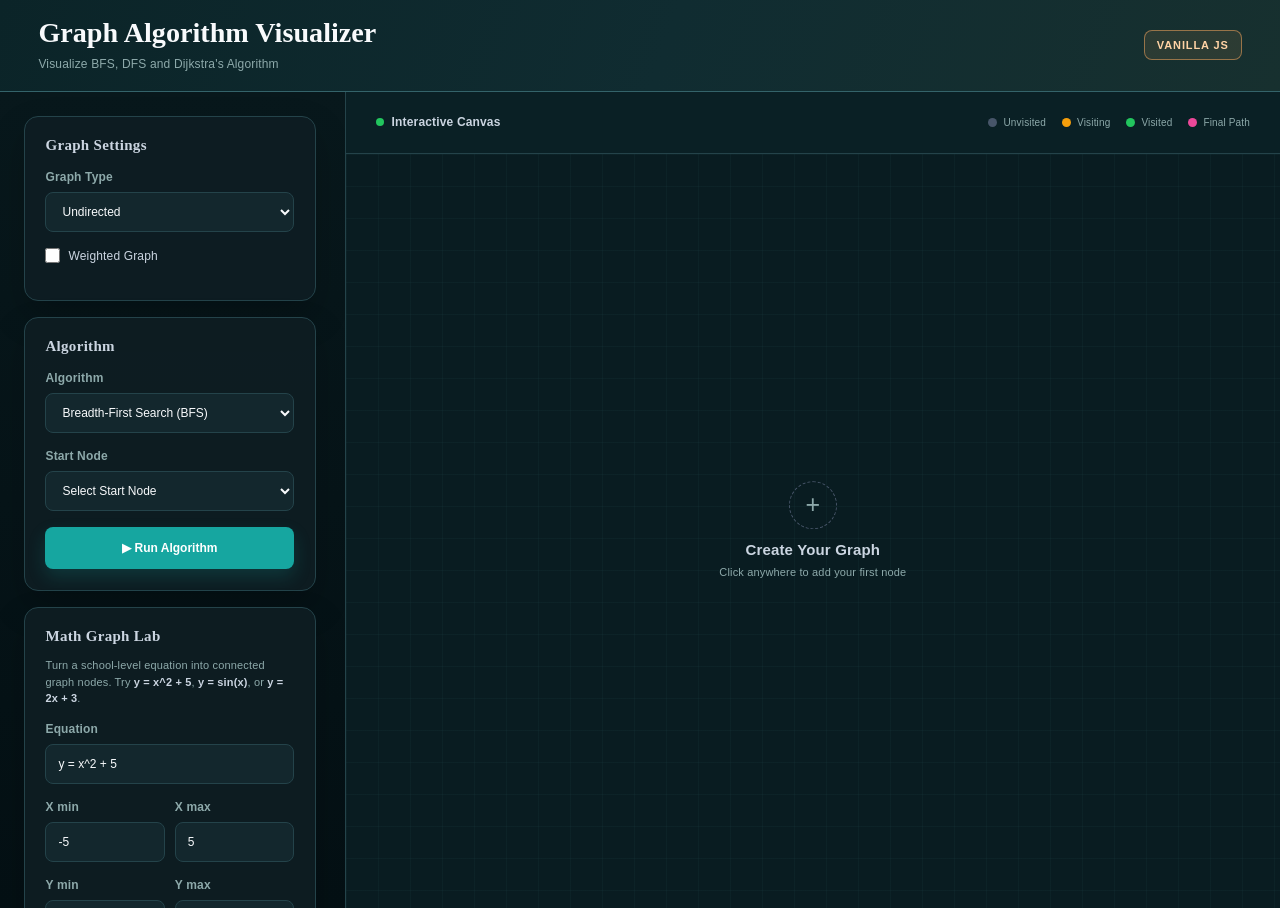
==== index.html @ 54f2c527 "feat: setup project structure and user interface" ====
<!DOCTYPE html>
<html lang="en">

<head>

    <meta charset="UTF-8">
    <meta name="viewport" content="width=device-width, initial-scale=1.0">
    <meta name="description" content="Interactive Graph Algorithm Visualizer built using Vanilla JavaScript and HTML5 Canvas.">

    <title>Graph Algorithm Visualizer</title>
    <link rel="stylesheet" href="./style.css">
    <link rel="icon" href="data:,">

</head>


<body>

    <header class="app-header">

        <div class="header-content">
            <h1>Graph Algorithm Visualizer</h1>
            <p>Visualize BFS, DFS and Dijkstra's Algorithm</p>
        </div>


        <div class="header-badge">
            Vanilla JS
        </div>

    </header>


    <main class="app">

        <aside class="sidebar">

            <section class="panel">

                <h2>Graph Settings</h2>

                <!-- Graph Type -->

                <div class="form-group">
                    <label for="graphType">Graph Type</label>
                    <select id="graphType">
                        <option value="undirected">Undirected</option>
                        <option value="directed">Directed</option>
                    </select>
                </div>


                <!-- Weighted Graph -->

                <div class="checkbox-group">
                    <input type="checkbox" id="weightedGraph">
                    <label for="weightedGraph">Weighted Graph</label>
                </div>


                <!-- Edge Weight -->

                <div class="form-group hidden" id="weightGroup">
                    <label for="edgeWeight">Edge Weight</label>
                    <input type="number" id="edgeWeight" min="1" value="1">
                </div>

            </section>


            <section class="panel">

                <h2>Algorithm</h2>

                <!-- Algorithm -->

                <div class="form-group">
                    <label for="algorithm">Algorithm</label>
                    <select id="algorithm">
                        <option value="bfs">Breadth-First Search (BFS)</option>
                        <option value="dfs">Depth-First Search (DFS)</option>
                        <option value="dijkstra">Dijkstra's Algorithm</option>
                    </select>
                </div>


                <!-- Start Node -->

                <div class="form-group">
                    <label for="startNode">Start Node</label>
                    <select id="startNode">
                        <option value="">Select Start Node</option>
                    </select>
                </div>


                <!-- Target Node -->

                <div class="form-group hidden" id="targetGroup">
                    <label for="targetNode">Target Node</label>
                    <select id="targetNode">
                        <option value="">Select Target Node</option>
                    </select>
                </div>


                <!-- Run Algorithm -->

                <button id="runAlgorithm" class="btn btn-primary">
                    ▶ Run Algorithm
                </button>

            </section>

            <section class="panel">

                <h2>Math Graph Lab</h2>

                <p class="math-intro">
                    Turn a school-level equation into connected graph nodes.
                    Try <strong>y = x^2 + 5</strong>, <strong>y = sin(x)</strong>, or
                    <strong>y = 2x + 3</strong>.
                </p>

                <div class="form-group">
                    <label for="equationInput">Equation</label>
                    <input type="text" id="equationInput" value="y = x^2 + 5" placeholder="y = sin(x)">
                </div>

                <div class="math-range-grid">
                    <div class="form-group">
                        <label for="xMinInput">X min</label>
                        <input type="number" id="xMinInput" value="-5" step="any">
                    </div>
                    <div class="form-group">
                        <label for="xMaxInput">X max</label>
                        <input type="number" id="xMaxInput" value="5" step="any">
                    </div>
                </div>

                <div class="math-range-grid">
                    <div class="form-group">
                        <label for="yMinInput">Y min</label>
                        <input type="number" id="yMinInput" placeholder="Auto" step="any">
                    </div>
                    <div class="form-group">
                        <label for="yMaxInput">Y max</label>
                        <input type="number" id="yMaxInput" placeholder="Auto" step="any">
                    </div>
                </div>

                <div class="form-group">
                    <label for="stepInput">Step</label>
                    <input type="number" id="stepInput" value="0.25" min="0.0001" step="any">
                </div>

                <button id="generateMathGraph" class="btn btn-primary">Generate Graph</button>

            </section>


            <section class="panel">

                <h2>Animation</h2>

                <!-- Speed -->

                <div class="form-group">
                    <label for="speedSlider">Animation Speed</label>
                    <div class="speed-control">
                        <input type="range" id="speedSlider" min="100" max="1500" step="50" value="700">
                        <span id="speedValue">700 ms</span>
                    </div>
                </div>


                <!-- Pause / Reset -->

                <div class="button-row">
                    <button id="pauseResume" class="btn btn-secondary">
                        Pause
                    </button>

                    <button id="resetVisualization" class="btn btn-secondary">
                        Reset
                    </button>
                </div>

            </section>


            <section class="panel">

                <h2>Graph Controls</h2>

                <button id="clearGraph" class="btn btn-danger">
                    Clear Graph
                </button>

                <!-- Instructions -->

                <div class="instructions">
                    <h3>How to Use</h3>
                    <p>
                        <strong>Click:</strong>
                        Add a node
                    </p>

                    <p>
                        <strong>Drag node:</strong>
                        Move a node
                    </p>

                    <p>
                        <strong>Shift + Drag:</strong>
                        Create an edge
                    </p>
                </div>

            </section>


            <section class="panel">

                <h2>Status</h2>

                <p id="statusMessage" class="status-message">
                    Ready to create your graph.
                </p>


                <!-- Graph Statistics -->

                <div class="statistics">

                    <div class="stat-card">
                        <span>Nodes</span>
                        <strong id="nodeCount">0</strong>
                    </div>

                    <div class="stat-card">
                        <span>Edges</span>
                        <strong id="edgeCount">0</strong>
                    </div>

                </div>

            </section>

        </aside>


        <section class="visualizer">

            <div class="canvas-toolbar">

                <div class="toolbar-title">
                    <span class="toolbar-dot"></span>
                    Interactive Canvas
                </div>

                <!-- Legend -->

                <div class="legend">

                    <div class="legend-item">
                        <span class="legend-dot unvisited"></span>
                        Unvisited
                    </div>

                    <div class="legend-item">
                        <span class="legend-dot visiting"></span>
                        Visiting
                    </div>

                    <div class="legend-item">
                        <span class="legend-dot visited"></span>
                        Visited
                    </div>

                    <div class="legend-item">
                        <span class="legend-dot path"></span>
                        Final Path
                    </div>

                </div>

            </div>

            <div class="canvas-container">

                <canvas id="graphCanvas"></canvas>

                <!-- Empty Canvas Message -->

                <div id="emptyMessage" class="empty-message">

                    <div class="empty-icon">
                        +
                    </div>

                    <h2>
                        Create Your Graph
                    </h2>

                    <p>
                        Click anywhere to add your first node
                    </p>

                </div>

            </div>

        </section>

    </main>

    <script type="module" src="./js/main.js"></script>

</body>
</html>
---- style.css ----
/* General */

* {
    margin: 0;
    padding: 0;
    box-sizing: border-box;
}

:root {
    --bg: #071317;
    --bg-deep: #041014;
    --panel: rgba(14, 29, 34, 0.94);
    --panel-light: #13272d;
    --panel-lighter: #18353b;
    --border: #24434a;
    --border-bright: #34636a;

    --text: #f8fafc;
    --text-light: #cbd5e1;
    --text-muted: #8da9aa;

    --primary: #16a6a0;
    --primary-hover: #0e8582;
    --accent: #f0a35b;

    --danger: #ef4444;

    --node: #475569;
    --visiting: #f59e0b;
    --visited: #22c55e;
    --path: #ec4899;

    --canvas-bg: #091c21;
    --radius-sm: 8px;
    --radius-md: 14px;
    --shadow: 0 16px 36px rgba(0, 0, 0, 0.2);
}

html,
body {
    width: 100%;
    height: 100%;
}

body {
    font-family: "Trebuchet MS", "Segoe UI", sans-serif;
    background: var(--bg);
    color: var(--text);
    overflow: hidden;
    letter-spacing: 0.01em;
}


/* Header */

.app-header {
    min-height: 84px;
    padding: 18px clamp(18px, 3vw, 42px);
    display: flex;
    align-items: center;
    justify-content: space-between;
    background: linear-gradient(110deg, #0b2428 0%, #102c31 52%, #17302f 100%);
    border-bottom: 1px solid var(--border-bright);
    box-shadow: 0 8px 24px rgba(0, 0, 0, 0.18);
}

.header-content h1 {
    font-family: Georgia, "Times New Roman", serif;
    font-size: clamp(21px, 2.2vw, 29px);
    line-height: 1.1;
    margin-bottom: 7px;
    letter-spacing: 0;
}

.header-content p {
    color: var(--text-muted);
    font-size: 12px;
    line-height: 1.4;
}

.header-badge {
    padding: 8px 12px;
    border: 1px solid rgba(240, 163, 91, 0.55);
    border-radius: var(--radius-sm);
    color: #ffd3a5;
    background: rgba(240, 163, 91, 0.1);
    font-size: 11px;
    font-weight: 700;
    letter-spacing: 0.08em;
    text-transform: uppercase;
}


/* Main layout */

.app {
    height: calc(100vh - 84px);
    display: grid;
    grid-template-columns: clamp(300px, 27vw, 390px) minmax(0, 1fr);
    min-width: 0;
}

.sidebar {
    padding: clamp(14px, 2vw, 24px);
    overflow-y: auto;
    border-right: 1px solid var(--border);
    background: linear-gradient(180deg, #08181c 0%, var(--bg-deep) 100%);
    scrollbar-gutter: stable;
}


/* Panels */

.panel {
    padding: clamp(16px, 1.6vw, 22px);
    margin-bottom: 16px;
    background: var(--panel);
    border: 1px solid var(--border);
    border-radius: var(--radius-md);
    box-shadow: var(--shadow);
}

.panel h2 {
    margin-bottom: 16px;
    font-family: Georgia, "Times New Roman", serif;
    font-size: 15px;
    color: var(--text-light);
    letter-spacing: 0.02em;
}


/* Form */

.form-group {
    margin-bottom: 16px;
    min-width: 0;
}

.form-group label {
    display: block;
    margin-bottom: 8px;
    color: var(--text-muted);
    font-size: 12px;
    font-weight: 600;
}

select,
input[type="number"],
input[type="text"] {
    width: 100%;
    min-width: 0;
    min-height: 40px;
    padding: 10px 12px;
    background: var(--panel-light);
    color: var(--text);
    border: 1px solid var(--border);
    border-radius: var(--radius-sm);
    outline: none;
    font: inherit;
    font-size: 12px;
}

select:focus,
input[type="number"]:focus,
input[type="text"]:focus {
    border-color: var(--primary);
    box-shadow: 0 0 0 3px rgba(22, 166, 160, 0.15);
}

.checkbox-group {
    display: flex;
    align-items: center;
    gap: 8px;
    margin-bottom: 16px;
}

.checkbox-group input {
    width: 15px;
    height: 15px;
    accent-color: var(--primary);
}

.checkbox-group label {
    color: var(--text-light);
    font-size: 12px;
    cursor: pointer;
}


/* Buttons */

.btn {
    min-height: 42px;
    padding: 11px 14px;
    border: none;
    border-radius: var(--radius-sm);
    color: white;
    font-size: 12px;
    font-weight: 600;
    cursor: pointer;
    transition: transform 160ms ease, background 160ms ease, box-shadow 160ms ease;
}

.btn:hover {
    transform: translateY(-1px);
}

.btn:disabled {
    opacity: 0.5;
    cursor: not-allowed;
    transform: none;
}

.btn-primary {
    width: 100%;
    background: var(--primary);
    box-shadow: 0 8px 18px rgba(22, 166, 160, 0.2);
}

.btn-primary:hover {
    background: var(--primary-hover);
}

.btn-secondary {
    flex: 1;
    background: var(--panel-lighter);
}

.btn-secondary:hover {
    background: #334155;
}

.btn-danger {
    width: 100%;
    background: rgba(239, 68, 68, 0.12);
    border: 1px solid rgba(239, 68, 68, 0.3);
    color: #fca5a5;
}

.btn-danger:hover {
    background: rgba(239, 68, 68, 0.22);
}

.button-row {
    display: flex;
    gap: 8px;
    min-width: 0;
}

.math-range-grid {
    display: grid;
    grid-template-columns: 1fr 1fr;
    gap: 10px;
}

.math-intro {
    margin: -4px 0 15px;
    color: var(--text-muted);
    font-size: 11px;
    line-height: 1.5;
}

.math-intro strong {
    color: var(--text-light);
    font-weight: 600;
}


/* Speed */

.speed-control {
    display: flex;
    align-items: center;
    gap: 10px;
    min-width: 0;
}

.speed-control input {
    flex: 1;
    accent-color: var(--primary);
    cursor: pointer;
}

.speed-control span {
    flex: 0 0 58px;
    color: var(--text-muted);
    font-size: 11px;
    text-align: right;
}


/* Instructions */

.instructions {
    margin-top: 15px;
    padding-top: 13px;
    border-top: 1px solid var(--border);
}

.instructions h3 {
    margin-bottom: 9px;
    color: var(--text-light);
    font-size: 11px;
}

.instructions p {
    margin-bottom: 7px;
    color: var(--text-muted);
    font-size: 11px;
}

.instructions strong {
    color: var(--text-light);
}


/* Status */

.status-message {
    min-height: 42px;
    overflow-wrap: anywhere;
    color: var(--text-muted);
    font-size: 12px;
    line-height: 1.5;
}

.statistics {
    display: grid;
    grid-template-columns: 1fr 1fr;
    gap: 8px;
    margin-top: 14px;
}

.stat-card {
    padding: 12px;
    background: var(--panel-light);
    border: 1px solid var(--border);
    border-radius: var(--radius-sm);
}

.stat-card span {
    display: block;
    margin-bottom: 4px;
    color: var(--text-muted);
    font-size: 10px;
}

.stat-card strong {
    font-size: 18px;
}


/* Canvas area */

.visualizer {
    min-width: 0;
    min-height: 0;
    display: flex;
    flex-direction: column;
    background: var(--canvas-bg);
}

.canvas-toolbar {
    min-height: 62px;
    padding: 12px clamp(18px, 2.5vw, 30px);
    display: flex;
    align-items: center;
    justify-content: space-between;
    gap: 20px;
    background: #0a2025;
    border-bottom: 1px solid var(--border);
    flex-wrap: wrap;
}

.toolbar-title {
    display: flex;
    align-items: center;
    gap: 8px;
    color: var(--text-light);
    font-size: 12px;
    font-weight: 600;
    white-space: nowrap;
}

.toolbar-dot {
    width: 8px;
    height: 8px;
    border-radius: 50%;
    background: var(--visited);
}

.legend {
    display: flex;
    align-items: center;
    gap: 16px;
    flex-wrap: wrap;
    min-width: 0;
}

.legend-item {
    display: flex;
    align-items: center;
    gap: 6px;
    color: var(--text-muted);
    font-size: 10px;
}

.legend-dot {
    width: 9px;
    height: 9px;
    border-radius: 50%;
}

.legend-dot.unvisited {
    background: var(--node);
}

.legend-dot.visiting {
    background: var(--visiting);
}

.legend-dot.visited {
    background: var(--visited);
}

.legend-dot.path {
    background: var(--path);
}


/* Canvas */

.canvas-container {
    position: relative;
    flex: 1;
    min-width: 0;
    min-height: 0;
    background-color: var(--canvas-bg);
    background-image: linear-gradient(rgba(56, 112, 116, 0.08) 1px, transparent 1px),
        linear-gradient(90deg, rgba(56, 112, 116, 0.08) 1px, transparent 1px);
    background-size: 32px 32px;
}

#graphCanvas {
    display: block;
    width: 100%;
    height: 100%;
    cursor: crosshair;
}


/* Empty canvas */

.empty-message {
    position: absolute;
    top: 50%;
    left: 50%;
    transform: translate(-50%, -50%);
    text-align: center;
    pointer-events: none;
    width: min(320px, calc(100% - 40px));
}

.empty-icon {
    width: 48px;
    height: 48px;
    margin: 0 auto 12px;
    display: flex;
    align-items: center;
    justify-content: center;
    border: 1px dashed #475569;
    border-radius: 50%;
    color: var(--text-muted);
    font-size: 25px;
}

.empty-message h2 {
    margin-bottom: 6px;
    color: var(--text-light);
    font-size: 15px;
}

.empty-message p {
    color: var(--text-muted);
    font-size: 11px;
    line-height: 1.5;
}


/* Utility */

.hidden {
    display: none !important;
}


/* Scrollbar */

.sidebar::-webkit-scrollbar {
    width: 5px;
}

.sidebar::-webkit-scrollbar-track {
    background: transparent;
}

.sidebar::-webkit-scrollbar-thumb {
    background: #334155;
    border-radius: 10px;
}


/* Responsive */

@media (max-width: 900px) {

    body {
        overflow: auto;
    }

    .app {
        height: auto;
        grid-template-columns: 1fr;
    }

    .sidebar {
        height: auto;
        border-right: none;
        border-bottom: 1px solid var(--border);
    }

    .visualizer {
        height: min(72vh, 680px);
        min-height: 500px;
    }
}

@media (max-width: 600px) {

    .app-header {
        min-height: 74px;
        padding: 15px;
    }

    .header-content h1 {
        font-size: 18px;
    }

    .header-content p {
        display: none;
    }

    .header-badge {
        display: none;
    }

    .canvas-toolbar {
        padding: 12px 15px;
        align-items: flex-start;
        flex-direction: column;
        gap: 12px;
    }

    .legend {
        gap: 10px;
    }

    .math-range-grid,
    .statistics {
        gap: 8px;
    }

    .button-row {
        gap: 10px;
    }
}
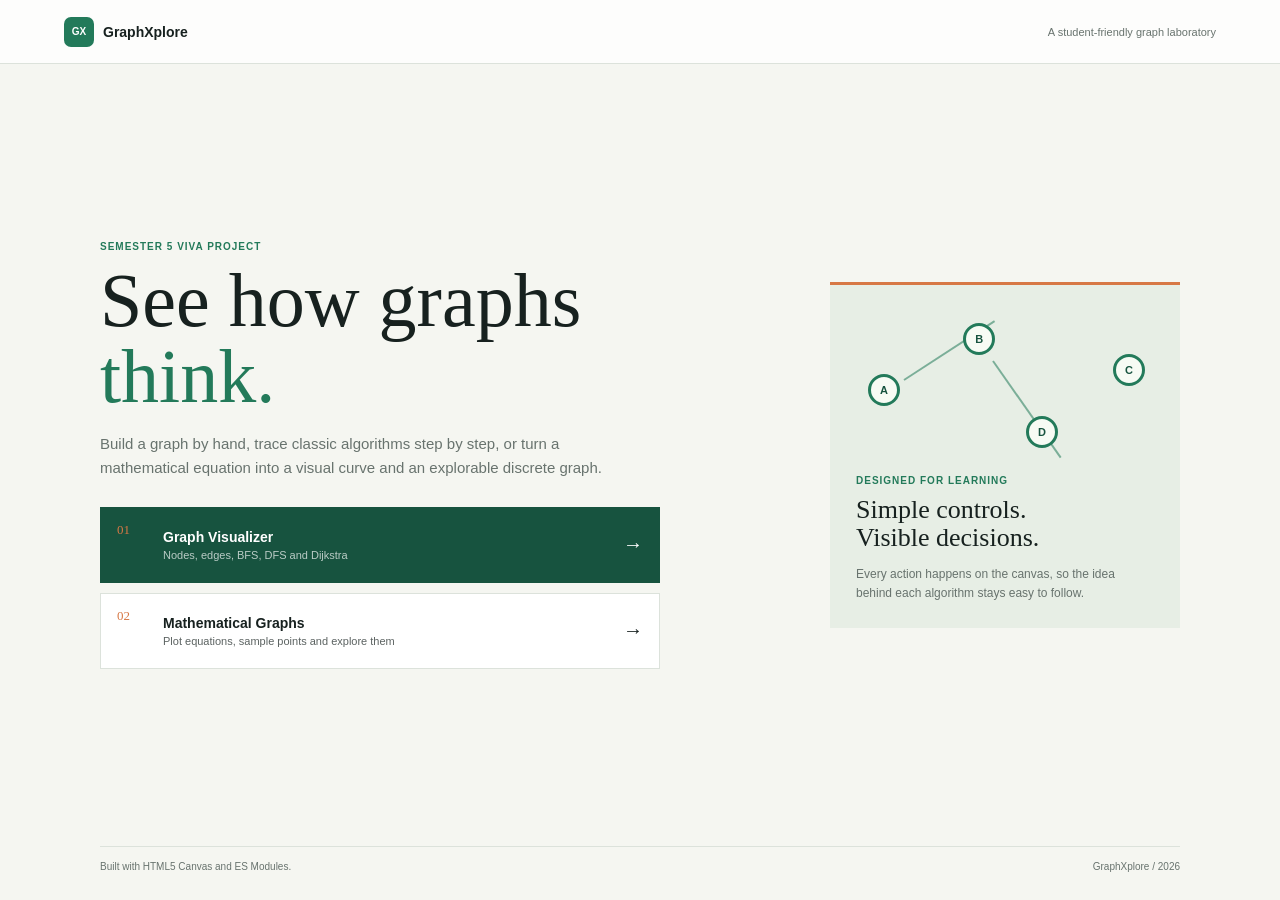
==== commit 574c03c1: "fix: change the UI and create two pages for algorithm and mathematics" ====
--- a/index.html
+++ b/index.html
@@ -1,321 +1,26 @@
 <!DOCTYPE html>
 <html lang="en">
-
 <head>
-
     <meta charset="UTF-8">
     <meta name="viewport" content="width=device-width, initial-scale=1.0">
-    <meta name="description" content="Interactive Graph Algorithm Visualizer built using Vanilla JavaScript and HTML5 Canvas.">
-
-    <title>Graph Algorithm Visualizer</title>
+    <meta name="description" content="GraphXplore is a clear, interactive graph and mathematics explorer.">
+    <title>GraphXplore</title>
     <link rel="stylesheet" href="./style.css">
-    <link rel="icon" href="data:,">
-
 </head>
-
-
-<body>
-
-    <header class="app-header">
-
-        <div class="header-content">
-            <h1>Graph Algorithm Visualizer</h1>
-            <p>Visualize BFS, DFS and Dijkstra's Algorithm</p>
-        </div>
-
-
-        <div class="header-badge">
-            Vanilla JS
-        </div>
-
+<body class="home-page">
+    <header class="topbar home-topbar">
+        <a class="brand" href="./index.html"><span class="brand-mark">GX</span><span>GraphXplore</span></a>
+        <span class="topbar-note">A student-friendly graph laboratory</span>
     </header>
-
-
-    <main class="app">
-
-        <aside class="sidebar">
-
-            <section class="panel">
-
-                <h2>Graph Settings</h2>
-
-                <!-- Graph Type -->
-
-                <div class="form-group">
-                    <label for="graphType">Graph Type</label>
-                    <select id="graphType">
-                        <option value="undirected">Undirected</option>
-                        <option value="directed">Directed</option>
-                    </select>
-                </div>
-
-
-                <!-- Weighted Graph -->
-
-                <div class="checkbox-group">
-                    <input type="checkbox" id="weightedGraph">
-                    <label for="weightedGraph">Weighted Graph</label>
-                </div>
-
-
-                <!-- Edge Weight -->
-
-                <div class="form-group hidden" id="weightGroup">
-                    <label for="edgeWeight">Edge Weight</label>
-                    <input type="number" id="edgeWeight" min="1" value="1">
-                </div>
-
-            </section>
-
-
-            <section class="panel">
-
-                <h2>Algorithm</h2>
-
-                <!-- Algorithm -->
-
-                <div class="form-group">
-                    <label for="algorithm">Algorithm</label>
-                    <select id="algorithm">
-                        <option value="bfs">Breadth-First Search (BFS)</option>
-                        <option value="dfs">Depth-First Search (DFS)</option>
-                        <option value="dijkstra">Dijkstra's Algorithm</option>
-                    </select>
-                </div>
-
-
-                <!-- Start Node -->
-
-                <div class="form-group">
-                    <label for="startNode">Start Node</label>
-                    <select id="startNode">
-                        <option value="">Select Start Node</option>
-                    </select>
-                </div>
-
-
-                <!-- Target Node -->
-
-                <div class="form-group hidden" id="targetGroup">
-                    <label for="targetNode">Target Node</label>
-                    <select id="targetNode">
-                        <option value="">Select Target Node</option>
-                    </select>
-                </div>
-
-
-                <!-- Run Algorithm -->
-
-                <button id="runAlgorithm" class="btn btn-primary">
-                    ▶ Run Algorithm
-                </button>
-
-            </section>
-
-            <section class="panel">
-
-                <h2>Math Graph Lab</h2>
-
-                <p class="math-intro">
-                    Turn a school-level equation into connected graph nodes.
-                    Try <strong>y = x^2 + 5</strong>, <strong>y = sin(x)</strong>, or
-                    <strong>y = 2x + 3</strong>.
-                </p>
-
-                <div class="form-group">
-                    <label for="equationInput">Equation</label>
-                    <input type="text" id="equationInput" value="y = x^2 + 5" placeholder="y = sin(x)">
-                </div>
-
-                <div class="math-range-grid">
-                    <div class="form-group">
-                        <label for="xMinInput">X min</label>
-                        <input type="number" id="xMinInput" value="-5" step="any">
-                    </div>
-                    <div class="form-group">
-                        <label for="xMaxInput">X max</label>
-                        <input type="number" id="xMaxInput" value="5" step="any">
-                    </div>
-                </div>
-
-                <div class="math-range-grid">
-                    <div class="form-group">
-                        <label for="yMinInput">Y min</label>
-                        <input type="number" id="yMinInput" placeholder="Auto" step="any">
-                    </div>
-                    <div class="form-group">
-                        <label for="yMaxInput">Y max</label>
-                        <input type="number" id="yMaxInput" placeholder="Auto" step="any">
-                    </div>
-                </div>
-
-                <div class="form-group">
-                    <label for="stepInput">Step</label>
-                    <input type="number" id="stepInput" value="0.25" min="0.0001" step="any">
-                </div>
-
-                <button id="generateMathGraph" class="btn btn-primary">Generate Graph</button>
-
-            </section>
-
-
-            <section class="panel">
-
-                <h2>Animation</h2>
-
-                <!-- Speed -->
-
-                <div class="form-group">
-                    <label for="speedSlider">Animation Speed</label>
-                    <div class="speed-control">
-                        <input type="range" id="speedSlider" min="100" max="1500" step="50" value="700">
-                        <span id="speedValue">700 ms</span>
-                    </div>
-                </div>
-
-
-                <!-- Pause / Reset -->
-
-                <div class="button-row">
-                    <button id="pauseResume" class="btn btn-secondary">
-                        Pause
-                    </button>
-
-                    <button id="resetVisualization" class="btn btn-secondary">
-                        Reset
-                    </button>
-                </div>
-
-            </section>
-
-
-            <section class="panel">
-
-                <h2>Graph Controls</h2>
-
-                <button id="clearGraph" class="btn btn-danger">
-                    Clear Graph
-                </button>
-
-                <!-- Instructions -->
-
-                <div class="instructions">
-                    <h3>How to Use</h3>
-                    <p>
-                        <strong>Click:</strong>
-                        Add a node
-                    </p>
-
-                    <p>
-                        <strong>Drag node:</strong>
-                        Move a node
-                    </p>
-
-                    <p>
-                        <strong>Shift + Drag:</strong>
-                        Create an edge
-                    </p>
-                </div>
-
-            </section>
-
-
-            <section class="panel">
-
-                <h2>Status</h2>
-
-                <p id="statusMessage" class="status-message">
-                    Ready to create your graph.
-                </p>
-
-
-                <!-- Graph Statistics -->
-
-                <div class="statistics">
-
-                    <div class="stat-card">
-                        <span>Nodes</span>
-                        <strong id="nodeCount">0</strong>
-                    </div>
-
-                    <div class="stat-card">
-                        <span>Edges</span>
-                        <strong id="edgeCount">0</strong>
-                    </div>
-
-                </div>
-
-            </section>
-
-        </aside>
-
-
-        <section class="visualizer">
-
-            <div class="canvas-toolbar">
-
-                <div class="toolbar-title">
-                    <span class="toolbar-dot"></span>
-                    Interactive Canvas
-                </div>
-
-                <!-- Legend -->
-
-                <div class="legend">
-
-                    <div class="legend-item">
-                        <span class="legend-dot unvisited"></span>
-                        Unvisited
-                    </div>
-
-                    <div class="legend-item">
-                        <span class="legend-dot visiting"></span>
-                        Visiting
-                    </div>
-
-                    <div class="legend-item">
-                        <span class="legend-dot visited"></span>
-                        Visited
-                    </div>
-
-                    <div class="legend-item">
-                        <span class="legend-dot path"></span>
-                        Final Path
-                    </div>
-
-                </div>
-
-            </div>
-
-            <div class="canvas-container">
-
-                <canvas id="graphCanvas"></canvas>
-
-                <!-- Empty Canvas Message -->
-
-                <div id="emptyMessage" class="empty-message">
-
-                    <div class="empty-icon">
-                        +
-                    </div>
-
-                    <h2>
-                        Create Your Graph
-                    </h2>
-
-                    <p>
-                        Click anywhere to add your first node
-                    </p>
-
-                </div>
-
-            </div>
-
+    <main class="home-main">
+        <section class="intro-copy">
+            <p class="eyebrow">Semester 5 viva project</p>
+            <h1>See how graphs <em>think.</em></h1>
+            <p class="intro-text">Build a graph by hand, trace classic algorithms step by step, or turn a mathematical equation into a visual curve and an explorable discrete graph.</p>
+            <div class="home-actions"><a class="home-card primary-card" href="./visualizer.html?mode=algorithm"><span class="card-number">01</span><span><strong>Graph Visualizer</strong><small>Nodes, edges, BFS, DFS and Dijkstra</small></span><span class="card-arrow">→</span></a><a class="home-card secondary-card" href="./visualizer.html?mode=math"><span class="card-number">02</span><span><strong>Mathematical Graphs</strong><small>Plot equations, sample points and explore them</small></span><span class="card-arrow">→</span></a></div>
         </section>
-
+        <aside class="home-note"><div class="mini-graph" aria-hidden="true"><span class="line line-a"></span><span class="line line-b"></span><span class="mini-node node-a">A</span><span class="mini-node node-b">B</span><span class="mini-node node-c">C</span><span class="mini-node node-d">D</span></div><p class="eyebrow">Designed for learning</p><h2>Simple controls.<br>Visible decisions.</h2><p>Every action happens on the canvas, so the idea behind each algorithm stays easy to follow.</p></aside>
     </main>
-
-    <script type="module" src="./js/main.js"></script>
-
+    <footer class="home-footer"><span>Built with HTML5 Canvas and ES Modules.</span><span>GraphXplore / 2026</span></footer>
 </body>
 </html>
--- a/style.css
+++ b/style.css
@@ -1,576 +1,127 @@
-/* General */
-
-* {
-    margin: 0;
-    padding: 0;
-    box-sizing: border-box;
+:root {
+    --ink: #17211f;
+    --muted: #68736e;
+    --paper: #f5f6f1;
+    --white: #ffffff;
+    --line: #dce2db;
+    --green: #237a5a;
+    --green-dark: #17533f;
+    --orange: #d77845;
+    --red: #b84d4d;
+    --canvas: #fbfcf8;
 }
 
-:root {
-    --bg: #071317;
-    --bg-deep: #041014;
-    --panel: rgba(14, 29, 34, 0.94);
-    --panel-light: #13272d;
-    --panel-lighter: #18353b;
-    --border: #24434a;
-    --border-bright: #34636a;
+* { box-sizing: border-box; }
+html, body { min-height: 100%; margin: 0; }
+body { color: var(--ink); background: var(--paper); font-family: "Trebuchet MS", "Segoe UI", sans-serif; }
+a { color: inherit; text-decoration: none; }
+button, input, select { font: inherit; }
+button, a { -webkit-tap-highlight-color: transparent; }
 
-    --text: #f8fafc;
-    --text-light: #cbd5e1;
-    --text-muted: #8da9aa;
+.topbar { height: 64px; display: flex; align-items: center; justify-content: space-between; padding: 0 clamp(16px, 5vw, 72px); border-bottom: 1px solid var(--line); background: rgba(255, 255, 255, .8); }
+.brand { display: inline-flex; align-items: center; gap: 9px; font-size: 14px; font-weight: 700; }
+.brand-mark { display: grid; place-items: center; width: 30px; height: 30px; border-radius: 7px; color: var(--white); background: var(--green); font-size: 10px; }
+.topbar-note { color: var(--muted); font-size: 11px; }
+.topnav { display: flex; gap: 20px; margin-left: auto; margin-right: 24px; color: var(--muted); font-size: 12px; }
+.topnav a:hover, .topnav a.active, .text-link { color: var(--green-dark); }
 
-    --primary: #16a6a0;
-    --primary-hover: #0e8582;
-    --accent: #f0a35b;
+.home-main { width: min(1080px, calc(100% - 32px)); min-height: calc(100vh - 118px); margin: auto; display: grid; grid-template-columns: minmax(0, 1.3fr) minmax(260px, .7fr); align-items: center; gap: clamp(32px, 7vw, 80px); }
+.eyebrow { margin: 0 0 10px; color: var(--green); font-size: 10px; font-weight: 700; letter-spacing: .1em; text-transform: uppercase; }
+.intro-copy h1 { max-width: 600px; margin: 0 0 18px; font-family: Georgia, serif; font-size: clamp(46px, 7vw, 76px); font-weight: 400; line-height: 1; }
+.intro-copy h1 em { color: var(--green); font-style: normal; }
+.intro-text { max-width: 510px; margin: 0 0 28px; color: var(--muted); font-size: 15px; line-height: 1.55; }
+.home-actions { display: grid; gap: 10px; max-width: 560px; }
+.home-card { display: grid; grid-template-columns: 34px 1fr 24px; align-items: center; gap: 12px; min-height: 76px; padding: 14px 16px; border: 1px solid var(--line); transition: transform .16s ease, box-shadow .16s ease; }
+.home-card:hover { transform: translateX(4px); box-shadow: 0 10px 24px rgba(27, 47, 39, .08); }
+.primary-card { color: var(--white); background: var(--green-dark); border-color: var(--green-dark); }
+.secondary-card { background: var(--white); }
+.card-number { align-self: start; color: var(--orange); font-family: Georgia, serif; font-size: 13px; }
+.home-card strong, .home-card small { display: block; }
+.home-card strong { margin-bottom: 4px; font-size: 14px; }
+.home-card small { opacity: .7; font-size: 11px; }
+.card-arrow { font-size: 20px; text-align: right; }
+.home-note { padding: 26px; background: #e7eee5; border-top: 3px solid var(--orange); }
+.home-note h2 { margin: 0 0 12px; font-family: Georgia, serif; font-size: 26px; font-weight: 400; line-height: 1.1; }
+.home-note p:last-child { margin: 0; color: var(--muted); font-size: 12px; line-height: 1.55; }
+.mini-graph { position: relative; height: 140px; margin-bottom: 24px; }
+.mini-node { position: absolute; z-index: 1; display: grid; place-items: center; width: 32px; height: 32px; border: 3px solid var(--green); border-radius: 50%; color: var(--green-dark); background: #f7fbf4; font-size: 11px; font-weight: 700; }
+.node-a { left: 4%; top: 45%; } .node-b { left: 36%; top: 9%; } .node-c { right: 3%; top: 31%; } .node-d { left: 57%; bottom: 2%; }
+.line { position: absolute; height: 2px; transform-origin: left center; background: var(--green); opacity: .55; }
+.line-a { width: 108px; left: 16%; top: 49%; transform: rotate(-33deg); } .line-b { width: 118px; left: 46%; top: 35%; transform: rotate(55deg); }
+.home-footer { display: flex; justify-content: space-between; width: min(1080px, calc(100% - 32px)); margin: auto; padding: 14px 0; border-top: 1px solid var(--line); color: var(--muted); font-size: 10px; }
 
-    --danger: #ef4444;
+.workspace-page { height: 100vh; overflow: hidden; }
+.workspace { height: calc(100vh - 64px); display: grid; grid-template-columns: minmax(290px, 340px) 1fr; }
+.control-panel { overflow-y: auto; padding: 20px; background: #f0f3ed; border-right: 1px solid var(--line); }
+.workspace-heading, .section-title, .canvas-header, .status-line { display: flex; align-items: center; justify-content: space-between; gap: 10px; }
+.workspace-heading { margin-bottom: 18px; }
+.workspace-heading h1 { margin: 0; font-family: Georgia, serif; font-size: 23px; font-weight: 400; }
+.text-link { font-size: 11px; }
+.mode-tabs { display: grid; grid-template-columns: 1fr 1fr; margin-bottom: 14px; border-bottom: 1px solid var(--line); }
+.mode-tab { padding: 9px 3px; border: 0; border-bottom: 2px solid transparent; color: var(--muted); background: transparent; cursor: pointer; font-size: 10px; }
+.mode-tab.active { border-bottom-color: var(--green); color: var(--green-dark); font-weight: 700; }
+.control-section { padding: 15px 0; border-bottom: 1px solid var(--line); }
+.section-title { margin-bottom: 11px; }
+.section-title h2 { margin: 0; font-size: 12px; }
+.section-title > span { color: var(--muted); font-size: 9px; }
+.pill { padding: 3px 6px; border: 1px solid var(--line); border-radius: 99px; }
+.control-grid { display: grid; gap: 8px; }
+.control-grid.two { grid-template-columns: 1fr 1fr; }
+label { display: block; color: var(--muted); font-size: 9px; font-weight: 700; letter-spacing: .03em; text-transform: uppercase; }
+select, input { width: 100%; min-height: 34px; margin-top: 5px; padding: 7px 9px; border: 1px solid var(--line); border-radius: 4px; outline: 0; color: var(--ink); background: var(--white); font-size: 11px; text-transform: none; }
+select:focus, input:focus { border-color: var(--green); box-shadow: 0 0 0 2px rgba(35, 122, 90, .12); }
+.compact-label { margin-bottom: 11px; }
+.hint, .selection-label { margin: 10px 0; color: var(--muted); font-size: 10px; line-height: 1.45; }
+.selection-label { margin-top: -3px; }
+.button-row { display: flex; gap: 7px; }
+.btn { min-height: 34px; padding: 7px 10px; border: 1px solid transparent; border-radius: 4px; cursor: pointer; font-size: 10px; font-weight: 700; }
+.btn:disabled { opacity: .45; cursor: not-allowed; }
+.btn-primary { width: 100%; color: var(--white); background: var(--green); }
+.btn-primary:hover { background: var(--green-dark); }
+.btn-quiet { flex: 1; color: var(--green-dark); border-color: #c4d2c8; background: var(--white); }
+.btn-danger { flex: 1; color: var(--red); border-color: #e4c5c5; background: var(--white); }
+.icon-button { border: 0; color: var(--red); background: transparent; cursor: pointer; font-size: 19px; line-height: 1; }
+.range-label { display: flex; align-items: center; gap: 7px; margin-bottom: 12px; color: var(--muted); font-size: 8px; font-weight: 400; }
+.range-label input { margin: 0; accent-color: var(--green); }
+.status-section { padding-top: 15px; }
+.status-line { justify-content: flex-start; color: var(--muted); font-size: 10px; line-height: 1.4; }
+.status-dot { width: 6px; height: 6px; flex: 0 0 6px; border-radius: 50%; background: var(--green); }
+.statistics { display: grid; grid-template-columns: 1fr 1fr; gap: 7px; margin-top: 12px; }
+.statistics div { padding: 8px; border: 1px solid var(--line); background: rgba(255, 255, 255, .6); }
+.statistics span, .statistics strong { display: block; }
+.statistics span { margin-bottom: 3px; color: var(--muted); font-size: 9px; }
+.statistics strong { font-size: 18px; font-weight: 400; }
 
-    --node: #475569;
-    --visiting: #f59e0b;
-    --visited: #22c55e;
-    --path: #ec4899;
+.canvas-area { min-width: 0; display: flex; flex-direction: column; background: var(--canvas); }
+.canvas-header { min-height: 68px; padding: 13px 22px; border-bottom: 1px solid var(--line); }
+.canvas-header h2 { margin: 0; font-family: Georgia, serif; font-size: 18px; font-weight: 400; }
+.legend { display: flex; flex-wrap: wrap; gap: 11px; color: var(--muted); font-size: 9px; }
+.legend span { display: flex; align-items: center; gap: 4px; }
+.legend-dot { width: 7px; height: 7px; border-radius: 50%; }
+.unvisited { background: #718079; } .visiting { background: #d8943e; } .visited { background: #4d9a70; } .path { background: #c86683; }
+.canvas-container { position: relative; flex: 1; min-height: 0; background-color: var(--canvas); background-image: linear-gradient(rgba(64, 92, 75, .06) 1px, transparent 1px), linear-gradient(90deg, rgba(64, 92, 75, .06) 1px, transparent 1px); background-size: 32px 32px; }
+.canvas-container canvas { display: block; width: 100%; height: 100%; cursor: crosshair; }
+.empty-message { position: absolute; top: 50%; left: 50%; display: grid; gap: 5px; transform: translate(-50%, -50%); pointer-events: none; color: var(--muted); text-align: center; }
+.empty-message strong { color: var(--ink); font-family: Georgia, serif; font-size: 20px; font-weight: 400; }
+.empty-message span { font-size: 11px; }
+.hidden { display: none !important; }
 
-    --canvas-bg: #091c21;
-    --radius-sm: 8px;
-    --radius-md: 14px;
-    --shadow: 0 16px 36px rgba(0, 0, 0, 0.2);
+@media (max-width: 820px) {
+    .home-main { grid-template-columns: 1fr; padding: 45px 0 24px; }
+    .home-note { max-width: 540px; }
+    .workspace-page { height: auto; overflow: auto; }
+    .workspace { height: auto; grid-template-columns: 1fr; }
+    .control-panel { border-right: 0; border-bottom: 1px solid var(--line); }
+    .canvas-area { height: 70vh; min-height: 480px; }
+    .topbar-note { display: none; }
 }
 
-html,
-body {
-    width: 100%;
-    height: 100%;
+@media (max-width: 520px) {
+    .topnav { gap: 12px; margin-right: 0; }
+    .home-main, .home-footer { width: calc(100% - 24px); }
+    .intro-copy h1 { font-size: 50px; }
+    .home-footer span:last-child { display: none; }
+    .control-panel { padding: 16px 14px; }
+    .canvas-header { align-items: flex-start; flex-direction: column; padding: 13px 14px; }
+    .legend { gap: 8px; }
 }
-
-body {
-    font-family: "Trebuchet MS", "Segoe UI", sans-serif;
-    background: var(--bg);
-    color: var(--text);
-    overflow: hidden;
-    letter-spacing: 0.01em;
-}
-
-
-/* Header */
-
-.app-header {
-    min-height: 84px;
-    padding: 18px clamp(18px, 3vw, 42px);
-    display: flex;
-    align-items: center;
-    justify-content: space-between;
-    background: linear-gradient(110deg, #0b2428 0%, #102c31 52%, #17302f 100%);
-    border-bottom: 1px solid var(--border-bright);
-    box-shadow: 0 8px 24px rgba(0, 0, 0, 0.18);
-}
-
-.header-content h1 {
-    font-family: Georgia, "Times New Roman", serif;
-    font-size: clamp(21px, 2.2vw, 29px);
-    line-height: 1.1;
-    margin-bottom: 7px;
-    letter-spacing: 0;
-}
-
-.header-content p {
-    color: var(--text-muted);
-    font-size: 12px;
-    line-height: 1.4;
-}
-
-.header-badge {
-    padding: 8px 12px;
-    border: 1px solid rgba(240, 163, 91, 0.55);
-    border-radius: var(--radius-sm);
-    color: #ffd3a5;
-    background: rgba(240, 163, 91, 0.1);
-    font-size: 11px;
-    font-weight: 700;
-    letter-spacing: 0.08em;
-    text-transform: uppercase;
-}
-
-
-/* Main layout */
-
-.app {
-    height: calc(100vh - 84px);
-    display: grid;
-    grid-template-columns: clamp(300px, 27vw, 390px) minmax(0, 1fr);
-    min-width: 0;
-}
-
-.sidebar {
-    padding: clamp(14px, 2vw, 24px);
-    overflow-y: auto;
-    border-right: 1px solid var(--border);
-    background: linear-gradient(180deg, #08181c 0%, var(--bg-deep) 100%);
-    scrollbar-gutter: stable;
-}
-
-
-/* Panels */
-
-.panel {
-    padding: clamp(16px, 1.6vw, 22px);
-    margin-bottom: 16px;
-    background: var(--panel);
-    border: 1px solid var(--border);
-    border-radius: var(--radius-md);
-    box-shadow: var(--shadow);
-}
-
-.panel h2 {
-    margin-bottom: 16px;
-    font-family: Georgia, "Times New Roman", serif;
-    font-size: 15px;
-    color: var(--text-light);
-    letter-spacing: 0.02em;
-}
-
-
-/* Form */
-
-.form-group {
-    margin-bottom: 16px;
-    min-width: 0;
-}
-
-.form-group label {
-    display: block;
-    margin-bottom: 8px;
-    color: var(--text-muted);
-    font-size: 12px;
-    font-weight: 600;
-}
-
-select,
-input[type="number"],
-input[type="text"] {
-    width: 100%;
-    min-width: 0;
-    min-height: 40px;
-    padding: 10px 12px;
-    background: var(--panel-light);
-    color: var(--text);
-    border: 1px solid var(--border);
-    border-radius: var(--radius-sm);
-    outline: none;
-    font: inherit;
-    font-size: 12px;
-}
-
-select:focus,
-input[type="number"]:focus,
-input[type="text"]:focus {
-    border-color: var(--primary);
-    box-shadow: 0 0 0 3px rgba(22, 166, 160, 0.15);
-}
-
-.checkbox-group {
-    display: flex;
-    align-items: center;
-    gap: 8px;
-    margin-bottom: 16px;
-}
-
-.checkbox-group input {
-    width: 15px;
-    height: 15px;
-    accent-color: var(--primary);
-}
-
-.checkbox-group label {
-    color: var(--text-light);
-    font-size: 12px;
-    cursor: pointer;
-}
-
-
-/* Buttons */
-
-.btn {
-    min-height: 42px;
-    padding: 11px 14px;
-    border: none;
-    border-radius: var(--radius-sm);
-    color: white;
-    font-size: 12px;
-    font-weight: 600;
-    cursor: pointer;
-    transition: transform 160ms ease, background 160ms ease, box-shadow 160ms ease;
-}
-
-.btn:hover {
-    transform: translateY(-1px);
-}
-
-.btn:disabled {
-    opacity: 0.5;
-    cursor: not-allowed;
-    transform: none;
-}
-
-.btn-primary {
-    width: 100%;
-    background: var(--primary);
-    box-shadow: 0 8px 18px rgba(22, 166, 160, 0.2);
-}
-
-.btn-primary:hover {
-    background: var(--primary-hover);
-}
-
-.btn-secondary {
-    flex: 1;
-    background: var(--panel-lighter);
-}
-
-.btn-secondary:hover {
-    background: #334155;
-}
-
-.btn-danger {
-    width: 100%;
-    background: rgba(239, 68, 68, 0.12);
-    border: 1px solid rgba(239, 68, 68, 0.3);
-    color: #fca5a5;
-}
-
-.btn-danger:hover {
-    background: rgba(239, 68, 68, 0.22);
-}
-
-.button-row {
-    display: flex;
-    gap: 8px;
-    min-width: 0;
-}
-
-.math-range-grid {
-    display: grid;
-    grid-template-columns: 1fr 1fr;
-    gap: 10px;
-}
-
-.math-intro {
-    margin: -4px 0 15px;
-    color: var(--text-muted);
-    font-size: 11px;
-    line-height: 1.5;
-}
-
-.math-intro strong {
-    color: var(--text-light);
-    font-weight: 600;
-}
-
-
-/* Speed */
-
-.speed-control {
-    display: flex;
-    align-items: center;
-    gap: 10px;
-    min-width: 0;
-}
-
-.speed-control input {
-    flex: 1;
-    accent-color: var(--primary);
-    cursor: pointer;
-}
-
-.speed-control span {
-    flex: 0 0 58px;
-    color: var(--text-muted);
-    font-size: 11px;
-    text-align: right;
-}
-
-
-/* Instructions */
-
-.instructions {
-    margin-top: 15px;
-    padding-top: 13px;
-    border-top: 1px solid var(--border);
-}
-
-.instructions h3 {
-    margin-bottom: 9px;
-    color: var(--text-light);
-    font-size: 11px;
-}
-
-.instructions p {
-    margin-bottom: 7px;
-    color: var(--text-muted);
-    font-size: 11px;
-}
-
-.instructions strong {
-    color: var(--text-light);
-}
-
-
-/* Status */
-
-.status-message {
-    min-height: 42px;
-    overflow-wrap: anywhere;
-    color: var(--text-muted);
-    font-size: 12px;
-    line-height: 1.5;
-}
-
-.statistics {
-    display: grid;
-    grid-template-columns: 1fr 1fr;
-    gap: 8px;
-    margin-top: 14px;
-}
-
-.stat-card {
-    padding: 12px;
-    background: var(--panel-light);
-    border: 1px solid var(--border);
-    border-radius: var(--radius-sm);
-}
-
-.stat-card span {
-    display: block;
-    margin-bottom: 4px;
-    color: var(--text-muted);
-    font-size: 10px;
-}
-
-.stat-card strong {
-    font-size: 18px;
-}
-
-
-/* Canvas area */
-
-.visualizer {
-    min-width: 0;
-    min-height: 0;
-    display: flex;
-    flex-direction: column;
-    background: var(--canvas-bg);
-}
-
-.canvas-toolbar {
-    min-height: 62px;
-    padding: 12px clamp(18px, 2.5vw, 30px);
-    display: flex;
-    align-items: center;
-    justify-content: space-between;
-    gap: 20px;
-    background: #0a2025;
-    border-bottom: 1px solid var(--border);
-    flex-wrap: wrap;
-}
-
-.toolbar-title {
-    display: flex;
-    align-items: center;
-    gap: 8px;
-    color: var(--text-light);
-    font-size: 12px;
-    font-weight: 600;
-    white-space: nowrap;
-}
-
-.toolbar-dot {
-    width: 8px;
-    height: 8px;
-    border-radius: 50%;
-    background: var(--visited);
-}
-
-.legend {
-    display: flex;
-    align-items: center;
-    gap: 16px;
-    flex-wrap: wrap;
-    min-width: 0;
-}
-
-.legend-item {
-    display: flex;
-    align-items: center;
-    gap: 6px;
-    color: var(--text-muted);
-    font-size: 10px;
-}
-
-.legend-dot {
-    width: 9px;
-    height: 9px;
-    border-radius: 50%;
-}
-
-.legend-dot.unvisited {
-    background: var(--node);
-}
-
-.legend-dot.visiting {
-    background: var(--visiting);
-}
-
-.legend-dot.visited {
-    background: var(--visited);
-}
-
-.legend-dot.path {
-    background: var(--path);
-}
-
-
-/* Canvas */
-
-.canvas-container {
-    position: relative;
-    flex: 1;
-    min-width: 0;
-    min-height: 0;
-    background-color: var(--canvas-bg);
-    background-image: linear-gradient(rgba(56, 112, 116, 0.08) 1px, transparent 1px),
-        linear-gradient(90deg, rgba(56, 112, 116, 0.08) 1px, transparent 1px);
-    background-size: 32px 32px;
-}
-
-#graphCanvas {
-    display: block;
-    width: 100%;
-    height: 100%;
-    cursor: crosshair;
-}
-
-
-/* Empty canvas */
-
-.empty-message {
-    position: absolute;
-    top: 50%;
-    left: 50%;
-    transform: translate(-50%, -50%);
-    text-align: center;
-    pointer-events: none;
-    width: min(320px, calc(100% - 40px));
-}
-
-.empty-icon {
-    width: 48px;
-    height: 48px;
-    margin: 0 auto 12px;
-    display: flex;
-    align-items: center;
-    justify-content: center;
-    border: 1px dashed #475569;
-    border-radius: 50%;
-    color: var(--text-muted);
-    font-size: 25px;
-}
-
-.empty-message h2 {
-    margin-bottom: 6px;
-    color: var(--text-light);
-    font-size: 15px;
-}
-
-.empty-message p {
-    color: var(--text-muted);
-    font-size: 11px;
-    line-height: 1.5;
-}
-
-
-/* Utility */
-
-.hidden {
-    display: none !important;
-}
-
-
-/* Scrollbar */
-
-.sidebar::-webkit-scrollbar {
-    width: 5px;
-}
-
-.sidebar::-webkit-scrollbar-track {
-    background: transparent;
-}
-
-.sidebar::-webkit-scrollbar-thumb {
-    background: #334155;
-    border-radius: 10px;
-}
-
-
-/* Responsive */
-
-@media (max-width: 900px) {
-
-    body {
-        overflow: auto;
-    }
-
-    .app {
-        height: auto;
-        grid-template-columns: 1fr;
-    }
-
-    .sidebar {
-        height: auto;
-        border-right: none;
-        border-bottom: 1px solid var(--border);
-    }
-
-    .visualizer {
-        height: min(72vh, 680px);
-        min-height: 500px;
-    }
-}
-
-@media (max-width: 600px) {
-
-    .app-header {
-        min-height: 74px;
-        padding: 15px;
-    }
-
-    .header-content h1 {
-        font-size: 18px;
-    }
-
-    .header-content p {
-        display: none;
-    }
-
-    .header-badge {
-        display: none;
-    }
-
-    .canvas-toolbar {
-        padding: 12px 15px;
-        align-items: flex-start;
-        flex-direction: column;
-        gap: 12px;
-    }
-
-    .legend {
-        gap: 10px;
-    }
-
-    .math-range-grid,
-    .statistics {
-        gap: 8px;
-    }
-
-    .button-row {
-        gap: 10px;
-    }
-}
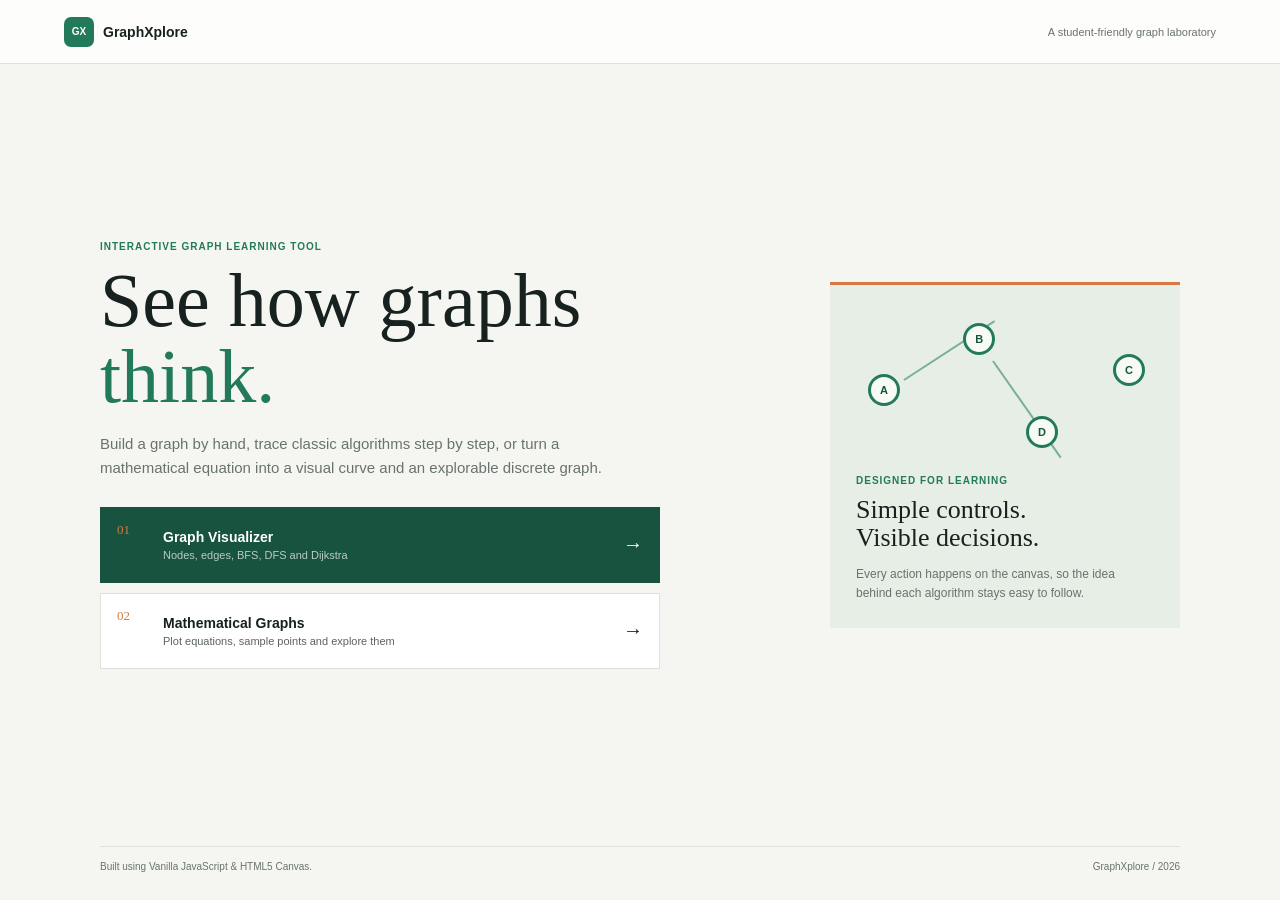
==== commit 52b853a0: "feat: improve UI/UX and add JSON import export" ====
--- a/index.html
+++ b/index.html
@@ -14,13 +14,13 @@
     </header>
     <main class="home-main">
         <section class="intro-copy">
-            <p class="eyebrow">Semester 5 viva project</p>
+            <p class="eyebrow">Interactive Graph Learning Tool</p>
             <h1>See how graphs <em>think.</em></h1>
             <p class="intro-text">Build a graph by hand, trace classic algorithms step by step, or turn a mathematical equation into a visual curve and an explorable discrete graph.</p>
             <div class="home-actions"><a class="home-card primary-card" href="./visualizer.html?mode=algorithm"><span class="card-number">01</span><span><strong>Graph Visualizer</strong><small>Nodes, edges, BFS, DFS and Dijkstra</small></span><span class="card-arrow">→</span></a><a class="home-card secondary-card" href="./visualizer.html?mode=math"><span class="card-number">02</span><span><strong>Mathematical Graphs</strong><small>Plot equations, sample points and explore them</small></span><span class="card-arrow">→</span></a></div>
         </section>
         <aside class="home-note"><div class="mini-graph" aria-hidden="true"><span class="line line-a"></span><span class="line line-b"></span><span class="mini-node node-a">A</span><span class="mini-node node-b">B</span><span class="mini-node node-c">C</span><span class="mini-node node-d">D</span></div><p class="eyebrow">Designed for learning</p><h2>Simple controls.<br>Visible decisions.</h2><p>Every action happens on the canvas, so the idea behind each algorithm stays easy to follow.</p></aside>
     </main>
-    <footer class="home-footer"><span>Built with HTML5 Canvas and ES Modules.</span><span>GraphXplore / 2026</span></footer>
+    <footer class="home-footer"><span>Built using Vanilla JavaScript & HTML5 Canvas.</span><span>GraphXplore / 2026</span></footer>
 </body>
 </html>
--- a/style.css
+++ b/style.css
@@ -51,49 +51,72 @@
 .home-footer { display: flex; justify-content: space-between; width: min(1080px, calc(100% - 32px)); margin: auto; padding: 14px 0; border-top: 1px solid var(--line); color: var(--muted); font-size: 10px; }
 
 .workspace-page { height: 100vh; overflow: hidden; }
-.workspace { height: calc(100vh - 64px); display: grid; grid-template-columns: minmax(290px, 340px) 1fr; }
-.control-panel { overflow-y: auto; padding: 20px; background: #f0f3ed; border-right: 1px solid var(--line); }
+.workspace { --sidebar-width: 300px; height: calc(100vh - 64px); display: grid; grid-template-columns: minmax(250px, var(--sidebar-width)) 8px minmax(0, 1fr); }
+.control-panel { overflow-y: auto; padding: 16px; background: #f0f3ed; border-right: 1px solid var(--line); }
+.sidebar-resizer { position: relative; z-index: 1; cursor: col-resize; touch-action: none; background: var(--line); }
+.sidebar-resizer::after { position: absolute; top: 0; bottom: 0; left: 3px; width: 2px; background: transparent; content: ""; }
+.sidebar-resizer:hover::after, .sidebar-resizer:focus-visible::after, .workspace.resizing-sidebar .sidebar-resizer::after { background: var(--green); }
+.sidebar-resizer:focus-visible { outline: 2px solid var(--green); outline-offset: -2px; }
+.workspace.resizing-sidebar { cursor: col-resize; user-select: none; }
 .workspace-heading, .section-title, .canvas-header, .status-line { display: flex; align-items: center; justify-content: space-between; gap: 10px; }
-.workspace-heading { margin-bottom: 18px; }
+.workspace-heading { margin-bottom: 12px; }
 .workspace-heading h1 { margin: 0; font-family: Georgia, serif; font-size: 23px; font-weight: 400; }
 .text-link { font-size: 11px; }
-.mode-tabs { display: grid; grid-template-columns: 1fr 1fr; margin-bottom: 14px; border-bottom: 1px solid var(--line); }
+.mode-tabs { display: grid; grid-template-columns: 1fr 1fr; margin-bottom: 8px; border-bottom: 1px solid var(--line); }
 .mode-tab { padding: 9px 3px; border: 0; border-bottom: 2px solid transparent; color: var(--muted); background: transparent; cursor: pointer; font-size: 10px; }
 .mode-tab.active { border-bottom-color: var(--green); color: var(--green-dark); font-weight: 700; }
-.control-section { padding: 15px 0; border-bottom: 1px solid var(--line); }
-.section-title { margin-bottom: 11px; }
+.control-section { display: flex; flex-direction: column; gap: 10px; padding: 11px 0; border-bottom: 1px solid var(--line); }
+.section-title { margin-bottom: 0; }
 .section-title h2 { margin: 0; font-size: 12px; }
 .section-title > span { color: var(--muted); font-size: 9px; }
 .pill { padding: 3px 6px; border: 1px solid var(--line); border-radius: 99px; }
-.control-grid { display: grid; gap: 8px; }
+.control-grid { display: grid; gap: 10px 8px; }
 .control-grid.two { grid-template-columns: 1fr 1fr; }
-label { display: block; color: var(--muted); font-size: 9px; font-weight: 700; letter-spacing: .03em; text-transform: uppercase; }
+label { display: block; color: var(--muted); font-size: 10px; font-weight: 700; letter-spacing: .02em; text-transform: uppercase; }
 select, input { width: 100%; min-height: 34px; margin-top: 5px; padding: 7px 9px; border: 1px solid var(--line); border-radius: 4px; outline: 0; color: var(--ink); background: var(--white); font-size: 11px; text-transform: none; }
+label > select, label > input { display: block; margin-top: 6px; }
 select:focus, input:focus { border-color: var(--green); box-shadow: 0 0 0 2px rgba(35, 122, 90, .12); }
-.compact-label { margin-bottom: 11px; }
-.hint, .selection-label { margin: 10px 0; color: var(--muted); font-size: 10px; line-height: 1.45; }
+.mode-tab:focus-visible, .btn:focus-visible, .icon-button:focus-visible, .text-link:focus-visible { outline: 2px solid var(--green); outline-offset: 2px; }
+.compact-label { margin-bottom: 0; }
+.hint, .selection-label { margin: 0; color: var(--muted); font-size: 10px; line-height: 1.45; }
 .selection-label { margin-top: -3px; }
 .button-row { display: flex; gap: 7px; }
-.btn { min-height: 34px; padding: 7px 10px; border: 1px solid transparent; border-radius: 4px; cursor: pointer; font-size: 10px; font-weight: 700; }
-.btn:disabled { opacity: .45; cursor: not-allowed; }
+.btn { min-height: 34px; padding: 7px 10px; border: 1px solid transparent; border-radius: 4px; cursor: pointer; font-size: 11px; font-weight: 700; }
+.btn:disabled { opacity: .42; cursor: not-allowed; filter: grayscale(.25); }
 .btn-primary { width: 100%; color: var(--white); background: var(--green); }
 .btn-primary:hover { background: var(--green-dark); }
 .btn-quiet { flex: 1; color: var(--green-dark); border-color: #c4d2c8; background: var(--white); }
+.btn-quiet:hover:not(:disabled) { background: #f7faf7; border-color: var(--green); }
 .btn-danger { flex: 1; color: var(--red); border-color: #e4c5c5; background: var(--white); }
+.btn-danger:hover:not(:disabled) { background: #fcf7f7; border-color: var(--red); }
+.storage-actions .btn { flex: 1; padding-inline: 6px; }
+.file-input-hidden { display: none; }
+#algorithmSection #runAlgorithm { margin-top: 0; }
+.equation-input-row { display: flex; align-items: center; gap: 9px; margin-bottom: 0; }
+.equation-input-row span { flex: 0 0 auto; color: var(--muted); font-size: 10px; font-weight: 700; }
+.equation-input-row input { min-width: 0; margin: 0; }
+.range-row + .range-row { margin-top: 0; }
+.control-panel.math-mode #storageSection,
+.control-panel.math-mode #edgeEditor,
+.control-panel.math-mode #animationSection,
+.control-panel.math-mode .statistics { display: none; }
+.workspace-page.math-mode .legend { display: none; }
+.storage-toast { position: fixed; z-index: 10; top: 76px; right: 20px; max-width: min(360px, calc(100vw - 32px)); padding: 12px 16px; border: 1px solid #b9d1c2; color: var(--green-dark); background: var(--white); box-shadow: 0 3px 12px rgba(23, 33, 31, .12); font-size: 12px; line-height: 1.4; }
+.storage-toast.error { border-color: #e4c5c5; color: var(--red); }
 .icon-button { border: 0; color: var(--red); background: transparent; cursor: pointer; font-size: 19px; line-height: 1; }
-.range-label { display: flex; align-items: center; gap: 7px; margin-bottom: 12px; color: var(--muted); font-size: 8px; font-weight: 400; }
+.range-label { display: flex; align-items: center; gap: 7px; margin-bottom: 0; color: var(--muted); font-size: 8px; font-weight: 400; }
 .range-label input { margin: 0; accent-color: var(--green); }
-.status-section { padding-top: 15px; }
+.status-section { padding-top: 12px; }
 .status-line { justify-content: flex-start; color: var(--muted); font-size: 10px; line-height: 1.4; }
 .status-dot { width: 6px; height: 6px; flex: 0 0 6px; border-radius: 50%; background: var(--green); }
 .statistics { display: grid; grid-template-columns: 1fr 1fr; gap: 7px; margin-top: 12px; }
-.statistics div { padding: 8px; border: 1px solid var(--line); background: rgba(255, 255, 255, .6); }
+.statistics div { padding: 7px 8px; border: 1px solid var(--line); background: rgba(255, 255, 255, .6); }
 .statistics span, .statistics strong { display: block; }
 .statistics span { margin-bottom: 3px; color: var(--muted); font-size: 9px; }
 .statistics strong { font-size: 18px; font-weight: 400; }
 
 .canvas-area { min-width: 0; display: flex; flex-direction: column; background: var(--canvas); }
-.canvas-header { min-height: 68px; padding: 13px 22px; border-bottom: 1px solid var(--line); }
+.canvas-header { min-height: 62px; padding: 11px 18px; border-bottom: 1px solid var(--line); }
 .canvas-header h2 { margin: 0; font-family: Georgia, serif; font-size: 18px; font-weight: 400; }
 .legend { display: flex; flex-wrap: wrap; gap: 11px; color: var(--muted); font-size: 9px; }
 .legend span { display: flex; align-items: center; gap: 4px; }
@@ -102,7 +125,7 @@
 .canvas-container { position: relative; flex: 1; min-height: 0; background-color: var(--canvas); background-image: linear-gradient(rgba(64, 92, 75, .06) 1px, transparent 1px), linear-gradient(90deg, rgba(64, 92, 75, .06) 1px, transparent 1px); background-size: 32px 32px; }
 .canvas-container canvas { display: block; width: 100%; height: 100%; cursor: crosshair; }
 .empty-message { position: absolute; top: 50%; left: 50%; display: grid; gap: 5px; transform: translate(-50%, -50%); pointer-events: none; color: var(--muted); text-align: center; }
-.empty-message strong { color: var(--ink); font-family: Georgia, serif; font-size: 20px; font-weight: 400; }
+.empty-message strong { color: var(--ink); font-family: Georgia, serif; font-size: 18px; font-weight: 400; }
 .empty-message span { font-size: 11px; }
 .hidden { display: none !important; }
 
@@ -112,7 +135,8 @@
     .workspace-page { height: auto; overflow: auto; }
     .workspace { height: auto; grid-template-columns: 1fr; }
     .control-panel { border-right: 0; border-bottom: 1px solid var(--line); }
-    .canvas-area { height: 70vh; min-height: 480px; }
+    .sidebar-resizer { display: none; }
+    .canvas-area { height: 68vh; min-height: 420px; }
     .topbar-note { display: none; }
 }
 
@@ -122,6 +146,8 @@
     .intro-copy h1 { font-size: 50px; }
     .home-footer span:last-child { display: none; }
     .control-panel { padding: 16px 14px; }
+    .storage-toast { top: 72px; right: 12px; }
     .canvas-header { align-items: flex-start; flex-direction: column; padding: 13px 14px; }
     .legend { gap: 8px; }
+    .canvas-area { height: 62vh; min-height: 360px; }
 }
